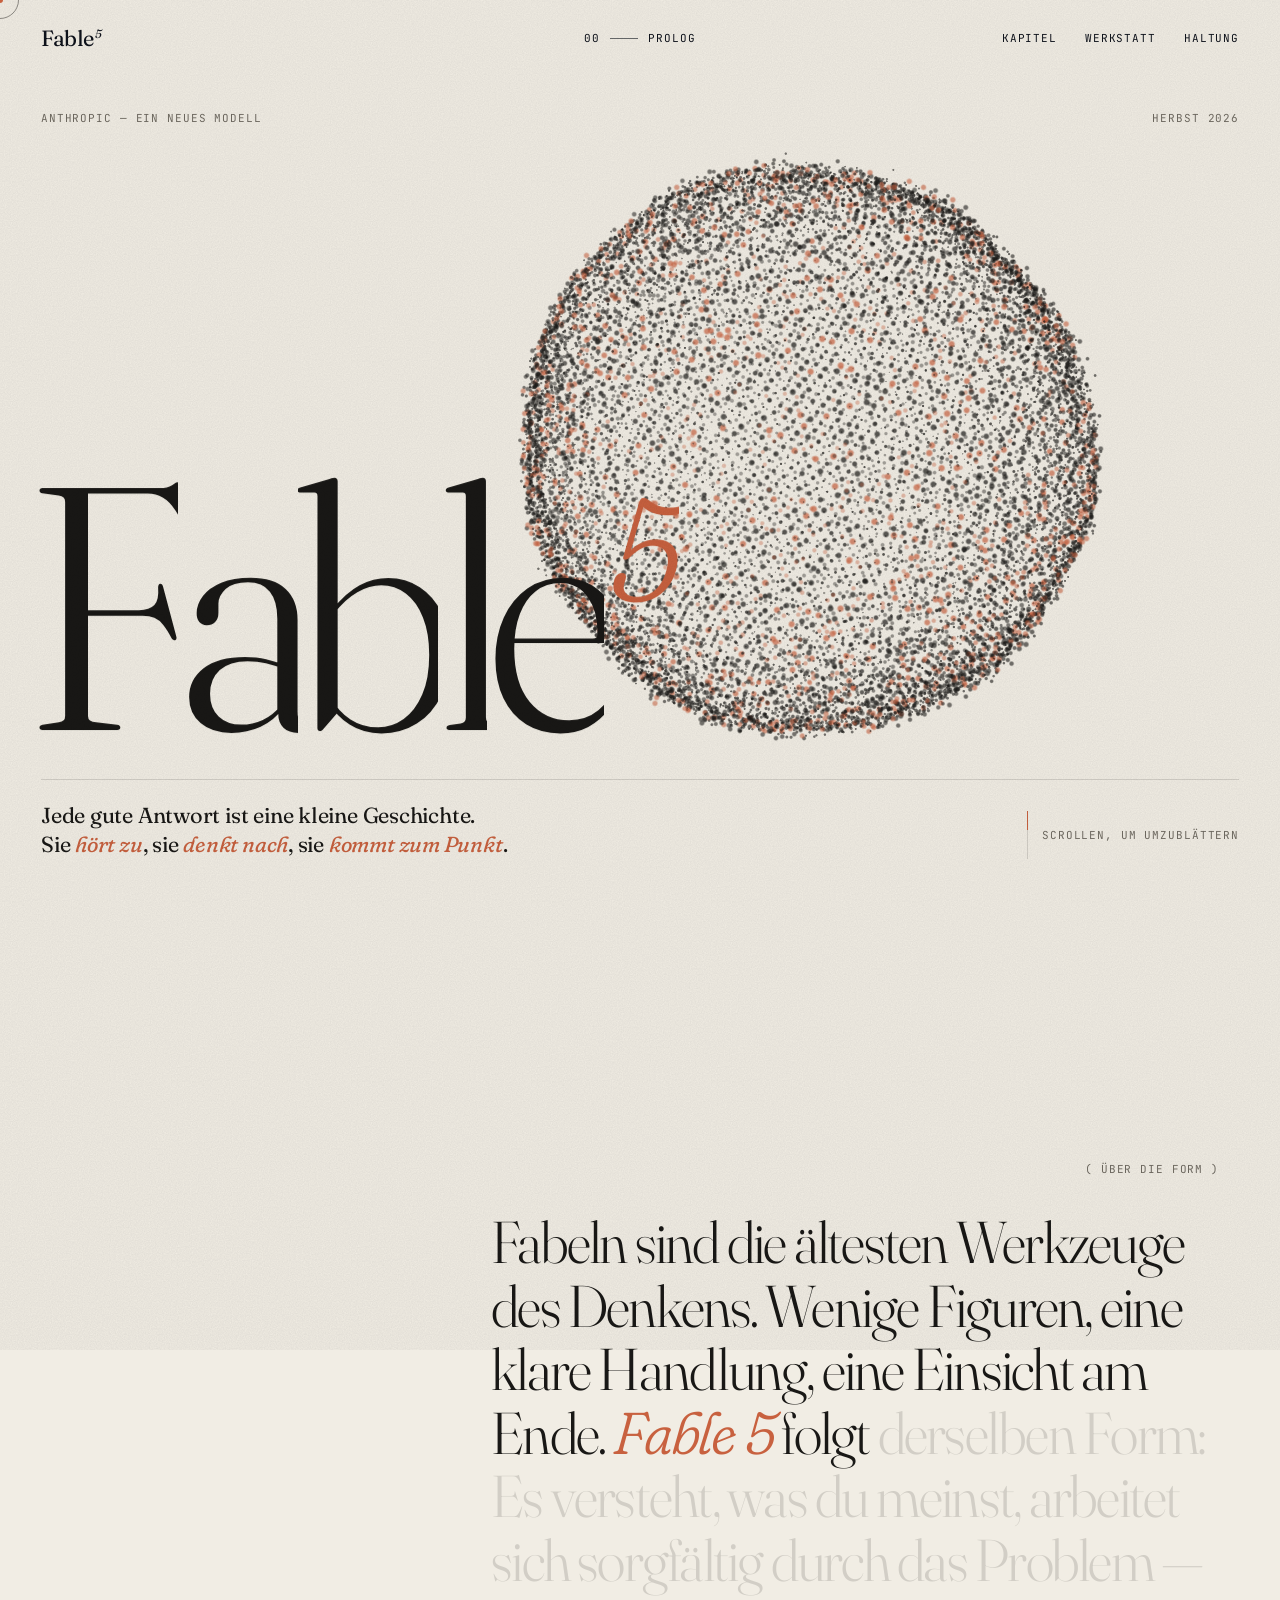
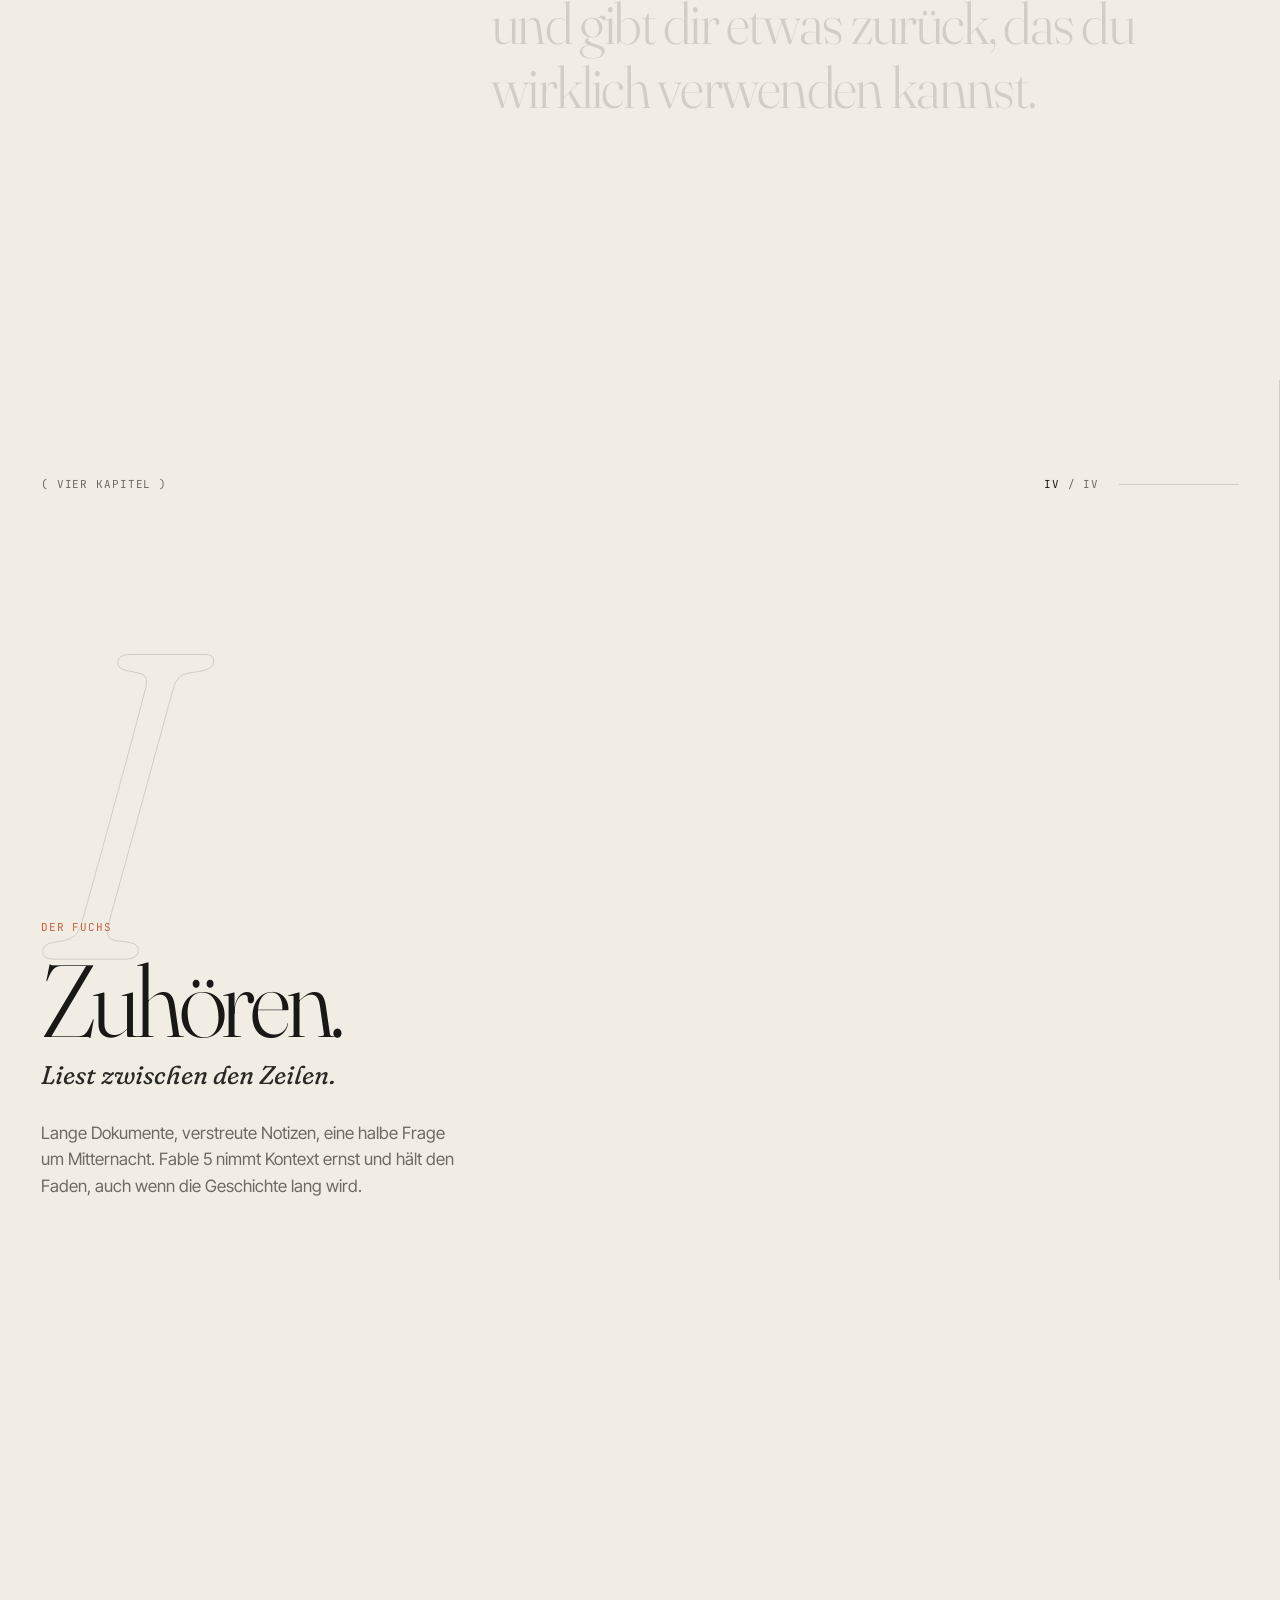
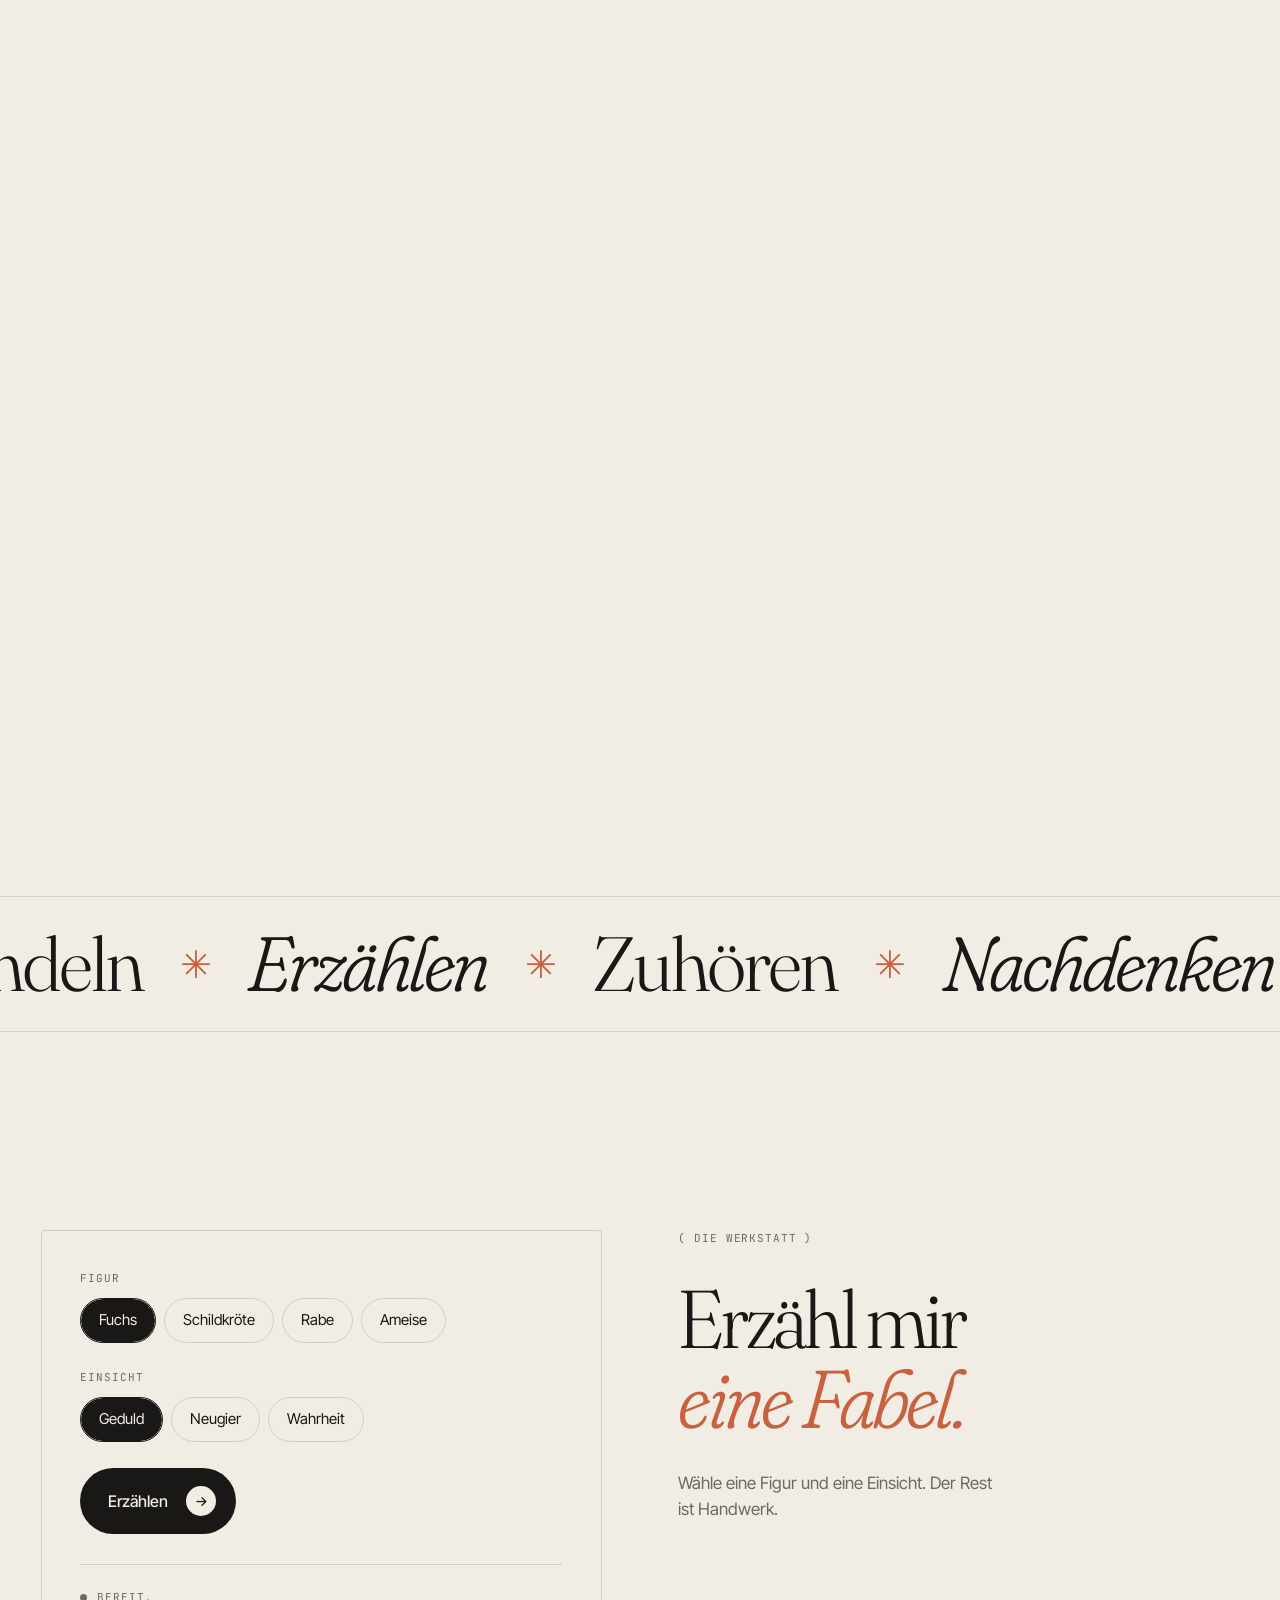
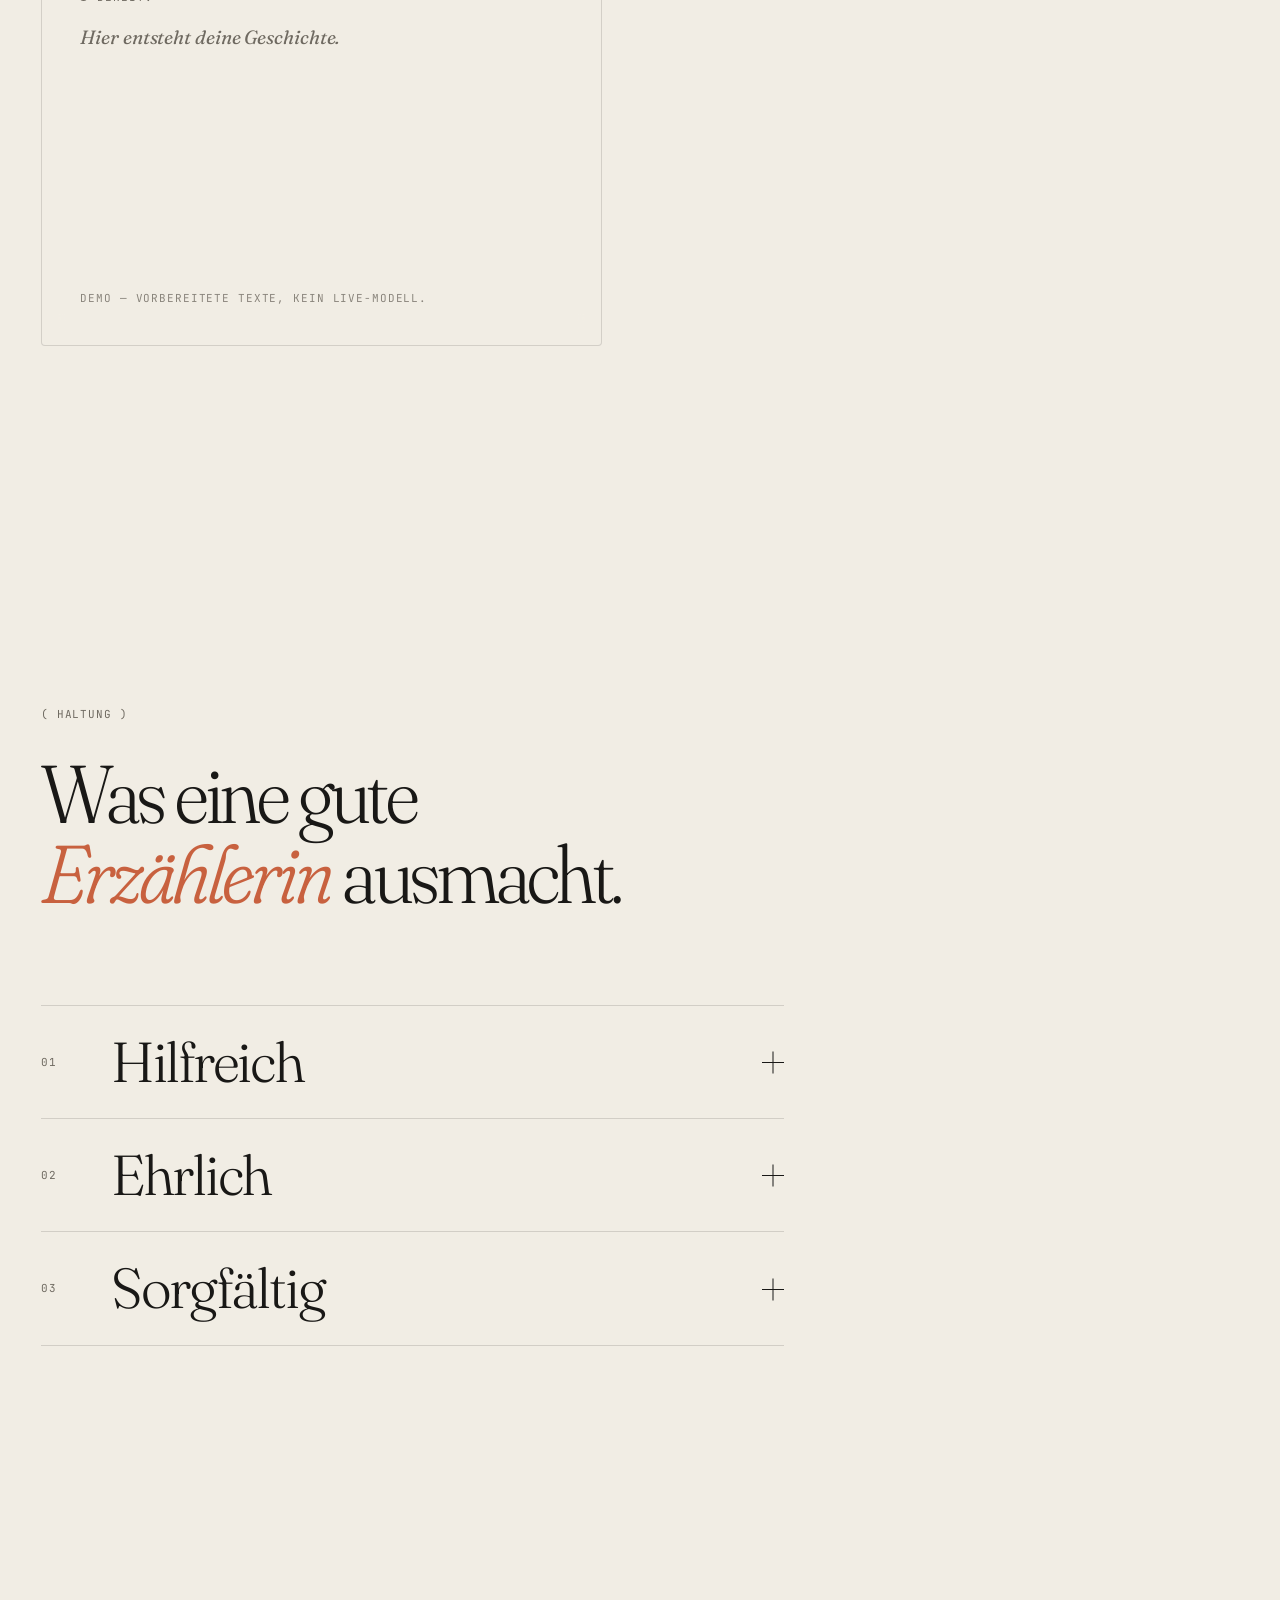
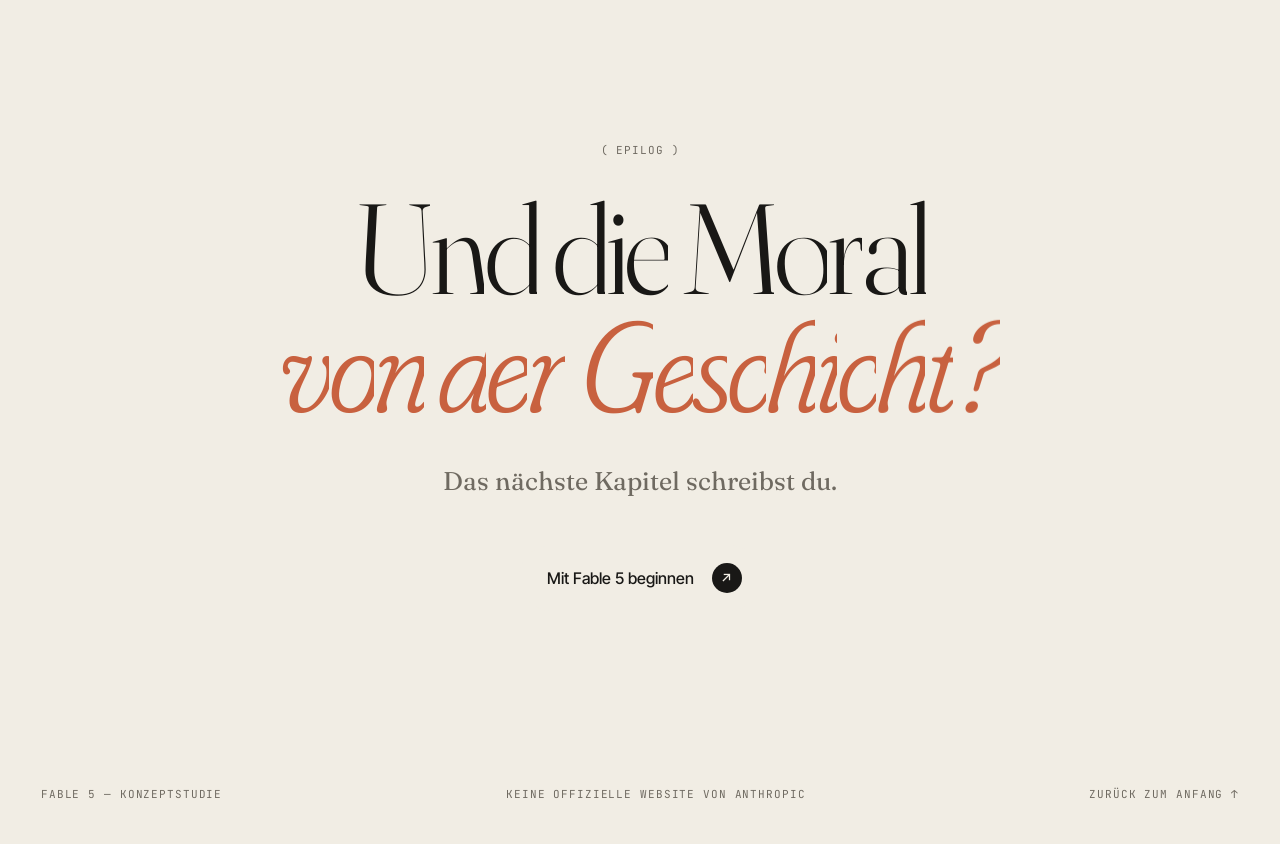
==== fable-5/index.html @ 7dc5f89d "Add Fable 5 interactive concept site One-page site built with Three.js (shader particle field morphi" ====
<!doctype html>
<html lang="de">
<head>
  <meta charset="utf-8" />
  <meta name="viewport" content="width=device-width, initial-scale=1" />
  <title>Fable 5 — Eine Geschichte in vier Kapiteln</title>
  <meta name="description" content="Eine interaktive Konzeptstudie über Fable 5 von Anthropic: zuhören, nachdenken, handeln, erzählen." />
  <meta name="theme-color" content="#F1EDE4" />
  <link rel="preconnect" href="https://fonts.googleapis.com" />
  <link rel="preconnect" href="https://fonts.gstatic.com" crossorigin />
  <link href="https://fonts.googleapis.com/css2?family=Fraunces:ital,opsz,wght,SOFT,WONK@0,9..144,300..700,0..100,0..1;1,9..144,300..700,0..100,0..1&family=Inter+Tight:wght@400;500;600&family=JetBrains+Mono:wght@400;500&display=swap" rel="stylesheet" />
  <link rel="stylesheet" href="css/style.css" />
  <script type="importmap">
    { "imports": { "three": "./vendor/three.module.min.js" } }
  </script>
</head>
<body class="is-loading">
  <!-- Preloader -->
  <div class="loader" aria-hidden="true">
    <div class="loader__inner">
      <p class="loader__line mono">Es war einmal ein Gedanke …</p>
      <div class="loader__count"><span class="js-count">000</span></div>
    </div>
    <div class="loader__bar"><span></span></div>
  </div>

  <canvas class="webgl" aria-hidden="true"></canvas>
  <div class="grain" aria-hidden="true"></div>
  <div class="progress" aria-hidden="true"><span></span></div>

  <!-- Cursor -->
  <div class="cursor" aria-hidden="true">
    <div class="cursor__ring"><span class="cursor__label"></span></div>
    <div class="cursor__dot"></div>
  </div>

  <header class="nav">
    <a href="#prolog" class="nav__logo" data-scroll-to>Fable<sup>5</sup></a>
    <div class="nav__chapter mono" aria-live="polite">
      <span class="nav__chapter-num js-chapter-num">00</span>
      <span class="nav__chapter-sep"></span>
      <span class="nav__chapter-name js-chapter-name">Prolog</span>
    </div>
    <nav class="nav__links" aria-label="Hauptnavigation">
      <a href="#kapitel" data-scroll-to>Kapitel</a>
      <a href="#werkstatt" data-scroll-to>Werkstatt</a>
      <a href="#haltung" data-scroll-to>Haltung</a>
    </nav>
  </header>

  <main>
    <!-- 00 · Prolog -->
    <section class="hero" id="prolog" data-shape="0" data-offset="0.9" data-chapter="00" data-name="Prolog">
      <div class="hero__top mono">
        <span class="hero__meta" data-fade>Anthropic&nbsp;— Ein neues Modell</span>
        <span class="hero__meta" data-fade>Herbst 2026</span>
      </div>

      <h1 class="hero__title" aria-label="Fable 5">
        <span class="hero__word" data-split-chars>Fable</span><span class="hero__five" data-split-chars>5</span>
      </h1>

      <div class="hero__bottom">
        <p class="hero__lede" data-fade>
          Jede gute Antwort ist eine kleine Geschichte.<br />
          Sie <em>hört zu</em>, sie <em>denkt nach</em>, sie <em>kommt zum Punkt</em>.
        </p>
        <a href="#manifest" class="hero__scroll mono" data-scroll-to data-fade data-cursor="Lesen">
          <span class="hero__scroll-line"></span>
          Scrollen, um umzublättern
        </a>
      </div>
    </section>

    <!-- Manifest -->
    <section class="manifest" id="manifest" data-shape="0" data-offset="-1.4" data-chapter="00" data-name="Prolog">
      <p class="eyebrow mono" data-reveal>( Über die Form )</p>
      <p class="manifest__text" data-split-words>
        Fabeln sind die ältesten Werkzeuge des Denkens. Wenige Figuren, eine klare Handlung, eine Einsicht am Ende.
        <em>Fable 5</em> folgt derselben Form: Es versteht, was du meinst, arbeitet sich sorgfältig durch das Problem&nbsp;— und gibt dir etwas zurück, das du wirklich verwenden kannst.
      </p>
    </section>

    <!-- Kapitel (horizontal) -->
    <section class="chapters" id="kapitel">
      <div class="chapters__head">
        <p class="eyebrow mono">( Vier Kapitel )</p>
        <div class="chapters__progress mono"><span class="js-ch-current">I</span> / IV<span class="chapters__bar"><span></span></span></div>
      </div>
      <div class="chapters__track">
        <article class="chapter" data-shape="1" data-offset="1.6" data-chapter="01" data-name="Zuhören">
          <span class="chapter__num">I</span>
          <div class="chapter__body">
            <p class="chapter__animal mono">Der Fuchs</p>
            <h2 class="chapter__title">Zuhören.</h2>
            <p class="chapter__line">Liest zwischen den Zeilen.</p>
            <p class="chapter__text">Lange Dokumente, verstreute Notizen, eine halbe Frage um Mitternacht. Fable&nbsp;5 nimmt Kontext ernst und hält den Faden, auch wenn die Geschichte lang wird.</p>
          </div>
        </article>
        <article class="chapter" data-shape="2" data-offset="1.6" data-chapter="02" data-name="Nachdenken">
          <span class="chapter__num">II</span>
          <div class="chapter__body">
            <p class="chapter__animal mono">Die Eule</p>
            <h2 class="chapter__title">Nachdenken.</h2>
            <p class="chapter__line">Nimmt sich die Zeit, die es braucht.</p>
            <p class="chapter__text">Bevor es antwortet, wägt es ab. Schritt für Schritt, mit Raum für Zweifel&nbsp;— und der Ehrlichkeit, zu sagen, wenn es etwas nicht weiß.</p>
          </div>
        </article>
        <article class="chapter" data-shape="3" data-offset="1.6" data-chapter="03" data-name="Handeln">
          <span class="chapter__num">III</span>
          <div class="chapter__body">
            <p class="chapter__animal mono">Die Biene</p>
            <h2 class="chapter__title">Handeln.</h2>
            <p class="chapter__line">Baut, statt nur zu beschreiben.</p>
            <p class="chapter__text">Code schreiben, Werkzeuge bedienen, Aufgaben über viele Schritte hinweg zu Ende führen. Nicht nur sagen, was zu tun wäre&nbsp;— es tun.</p>
          </div>
        </article>
        <article class="chapter" data-shape="4" data-offset="1.6" data-chapter="04" data-name="Erzählen">
          <span class="chapter__num">IV</span>
          <div class="chapter__body">
            <p class="chapter__animal mono">Der Rabe</p>
            <h2 class="chapter__title">Erzählen.</h2>
            <p class="chapter__line">Findet das richtige Wort.</p>
            <p class="chapter__text">Klarheit ist eine Form von Respekt. Fable&nbsp;5 schreibt so, dass man es gern liest: präzise, warm, ohne Umwege.</p>
          </div>
        </article>
      </div>
    </section>

    <!-- Marquee -->
    <div class="marquee" aria-hidden="true">
      <div class="marquee__inner">
        <span>Zuhören</span><i>✳</i><span>Nachdenken</span><i>✳</i><span>Handeln</span><i>✳</i><span>Erzählen</span><i>✳</i>
        <span>Zuhören</span><i>✳</i><span>Nachdenken</span><i>✳</i><span>Handeln</span><i>✳</i><span>Erzählen</span><i>✳</i>
      </div>
    </div>

    <!-- Werkstatt -->
    <section class="workshop" id="werkstatt" data-shape="4" data-offset="-1.9" data-chapter="05" data-name="Werkstatt">
      <div class="workshop__intro">
        <p class="eyebrow mono" data-reveal>( Die Werkstatt )</p>
        <h2 class="section-title" data-reveal>Erzähl mir<br /><em>eine Fabel.</em></h2>
        <p class="workshop__hint" data-reveal>Wähle eine Figur und eine Einsicht. Der Rest ist Handwerk.</p>
      </div>

      <div class="workshop__panel" data-reveal>
        <fieldset class="picker">
          <legend class="mono">Figur</legend>
          <div class="picker__opts" data-group="animal">
            <button type="button" class="chip is-active" data-value="fuchs">Fuchs</button>
            <button type="button" class="chip" data-value="schildkroete">Schildkröte</button>
            <button type="button" class="chip" data-value="rabe">Rabe</button>
            <button type="button" class="chip" data-value="ameise">Ameise</button>
          </div>
        </fieldset>
        <fieldset class="picker">
          <legend class="mono">Einsicht</legend>
          <div class="picker__opts" data-group="moral">
            <button type="button" class="chip is-active" data-value="geduld">Geduld</button>
            <button type="button" class="chip" data-value="neugier">Neugier</button>
            <button type="button" class="chip" data-value="wahrheit">Wahrheit</button>
          </div>
        </fieldset>

        <button type="button" class="btn btn--ink js-tell" data-magnetic>
          <span class="btn__label">Erzählen</span>
          <span class="btn__icon">→</span>
        </button>

        <div class="story" aria-live="polite">
          <div class="story__status mono"><span class="story__dot"></span><span class="js-status">Bereit.</span></div>
          <p class="story__text js-story"><span class="story__placeholder">Hier entsteht deine Geschichte.</span></p>
          <p class="story__moral js-moral"></p>
        </div>
        <p class="workshop__note mono">Demo&nbsp;— vorbereitete Texte, kein Live-Modell.</p>
      </div>
    </section>

    <!-- Haltung -->
    <section class="principles" id="haltung" data-shape="0" data-offset="1.8" data-chapter="06" data-name="Haltung">
      <div class="principles__head">
        <p class="eyebrow mono" data-reveal>( Haltung )</p>
        <h2 class="section-title" data-reveal>Was eine gute<br /><em>Erzählerin</em> ausmacht.</h2>
      </div>
      <ul class="principles__list">
        <li class="principle" data-reveal>
          <button type="button" class="principle__head" aria-expanded="false">
            <span class="principle__num mono">01</span>
            <span class="principle__title">Hilfreich</span>
            <span class="principle__plus" aria-hidden="true"></span>
          </button>
          <div class="principle__body"><p>Echte Hilfe statt vorsichtiger Floskeln. Fable&nbsp;5 versucht zu verstehen, was du eigentlich brauchst&nbsp;— und liefert genau das, in der Tiefe, die die Aufgabe verlangt.</p></div>
        </li>
        <li class="principle" data-reveal>
          <button type="button" class="principle__head" aria-expanded="false">
            <span class="principle__num mono">02</span>
            <span class="principle__title">Ehrlich</span>
            <span class="principle__plus" aria-hidden="true"></span>
          </button>
          <div class="principle__body"><p>Sagt, was es weiß, und markiert, was es nicht weiß. Eine Fabel funktioniert nur, wenn man ihr trauen kann&nbsp;— dasselbe gilt für jede Antwort.</p></div>
        </li>
        <li class="principle" data-reveal>
          <button type="button" class="principle__head" aria-expanded="false">
            <span class="principle__num mono">03</span>
            <span class="principle__title">Sorgfältig</span>
            <span class="principle__plus" aria-hidden="true"></span>
          </button>
          <div class="principle__body"><p>Entstanden aus Anthropics Arbeit an Sicherheit und Ausrichtung. Große Fähigkeiten verlangen ein gutes Urteil darüber, wann und wie man sie einsetzt.</p></div>
        </li>
      </ul>
    </section>

    <!-- Epilog -->
    <section class="finale" id="epilog" data-shape="5" data-offset="0" data-chapter="07" data-name="Epilog" data-dark>
      <p class="eyebrow mono" data-reveal>( Epilog )</p>
      <h2 class="finale__title">
        <span class="finale__row" data-split-chars>Und die Moral</span>
        <span class="finale__row finale__row--em" data-split-chars>von der Geschicht’?</span>
      </h2>
      <p class="finale__lede" data-reveal>Das nächste Kapitel schreibst du.</p>
      <a href="https://claude.ai" class="btn btn--paper" target="_blank" rel="noopener" data-magnetic data-reveal>
        <span class="btn__label">Mit Fable 5 beginnen</span>
        <span class="btn__icon">↗</span>
      </a>

      <footer class="footer mono">
        <span>Fable 5 — Konzeptstudie</span>
        <span>Keine offizielle Website von Anthropic</span>
        <a href="#prolog" data-scroll-to>Zurück zum Anfang ↑</a>
      </footer>
    </section>
  </main>

  <script src="vendor/gsap.min.js"></script>
  <script src="vendor/ScrollTrigger.min.js"></script>
  <script src="vendor/lenis.min.js"></script>
  <script type="module" src="js/main.js"></script>
</body>
</html>
---- fable-5/css/style.css ----
/* ==========================================================================
   Fable 5 — Konzept: „Ein Buch aus Licht“
   Papier, Tinte, Ton. Jede Sektion ist ein Kapitel, die Partikel sind die Tinte.
   ========================================================================== */

:root {
  --paper: #f1ede4;
  --paper-2: #e8e2d5;
  --ink: #191816;
  --ink-2: #2b2926;
  --clay: #c8613f;
  --muted: #6f6a61;
  --line: rgba(25, 24, 22, 0.14);

  --bg: var(--paper);
  --fg: var(--ink);

  --serif: "Fraunces", "Iowan Old Style", "Times New Roman", serif;
  --sans: "Inter Tight", "Helvetica Neue", Arial, sans-serif;
  --mono: "JetBrains Mono", ui-monospace, Menlo, monospace;

  --gutter: clamp(16px, 3.2vw, 48px);
  --ease: cubic-bezier(0.22, 1, 0.36, 1);
}

*,
*::before,
*::after { box-sizing: border-box; }

html { -webkit-text-size-adjust: 100%; }
html.lenis, html.lenis body { height: auto; }
.lenis.lenis-smooth { scroll-behavior: auto !important; }

body {
  margin: 0;
  background: var(--bg);
  color: var(--fg);
  font-family: var(--sans);
  font-size: 16px;
  line-height: 1.5;
  -webkit-font-smoothing: antialiased;
  overflow-x: hidden;
  transition: background-color 0.9s var(--ease), color 0.9s var(--ease);
}
body.is-loading { overflow: hidden; }
body.is-dark { --bg: var(--ink); --fg: var(--paper); --line: rgba(241, 237, 228, 0.16); --muted: #a39d92; }

::selection { background: var(--clay); color: var(--paper); }

a { color: inherit; text-decoration: none; }
button { font: inherit; color: inherit; background: none; border: 0; padding: 0; cursor: pointer; }
em { font-style: italic; font-variation-settings: "SOFT" 100, "WONK" 1; color: var(--clay); }

.mono {
  font-family: var(--mono);
  font-size: 11px;
  letter-spacing: 0.08em;
  text-transform: uppercase;
}

.eyebrow { color: var(--muted); margin: 0 0 2rem; }

.section-title {
  font-family: var(--serif);
  font-weight: 300;
  font-variation-settings: "opsz" 144, "SOFT" 50;
  font-size: clamp(2.6rem, 6.4vw, 6.4rem);
  line-height: 0.98;
  letter-spacing: -0.035em;
  margin: 0;
}

/* --- Layers -------------------------------------------------------------- */

.webgl {
  position: fixed;
  inset: 0;
  width: 100%;
  height: 100%;
  z-index: 0;
  pointer-events: none;
}

.grain {
  position: fixed;
  inset: -50%;
  z-index: 50;
  pointer-events: none;
  opacity: 0.07;
  background-image: url("data:image/svg+xml;utf8,<svg xmlns='http://www.w3.org/2000/svg' width='180' height='180'><filter id='n'><feTurbulence type='fractalNoise' baseFrequency='0.85' numOctaves='3' stitchTiles='stitch'/><feColorMatrix values='0 0 0 0 0  0 0 0 0 0  0 0 0 0 0  0 0 0 1 0'/></filter><rect width='100%' height='100%' filter='url(%23n)'/></svg>");
  animation: grain 1.2s steps(6) infinite;
}
@keyframes grain {
  0% { transform: translate(0, 0); }
  20% { transform: translate(-3%, 2%); }
  40% { transform: translate(2%, -4%); }
  60% { transform: translate(-4%, -1%); }
  80% { transform: translate(3%, 3%); }
  100% { transform: translate(0, 0); }
}

main { position: relative; z-index: 1; }

.progress {
  position: fixed;
  top: 0; left: 0; right: 0;
  height: 2px;
  z-index: 60;
  pointer-events: none;
}
.progress span {
  display: block;
  height: 100%;
  background: var(--clay);
  transform-origin: 0 50%;
  transform: scaleX(0);
}

/* --- Loader -------------------------------------------------------------- */

.loader {
  position: fixed;
  inset: 0;
  z-index: 100;
  background: var(--ink);
  color: var(--paper);
  display: flex;
  align-items: flex-end;
  padding: var(--gutter);
}
.loader__inner {
  width: 100%;
  display: flex;
  justify-content: space-between;
  align-items: flex-end;
  gap: 2rem;
}
.loader__line { margin: 0 0 1.2rem; opacity: 0.7; }
.loader__count {
  font-family: var(--serif);
  font-weight: 300;
  font-size: clamp(5rem, 18vw, 16rem);
  line-height: 0.8;
  letter-spacing: -0.05em;
  font-variant-numeric: tabular-nums;
  overflow: hidden;
}
.loader__bar {
  position: absolute;
  left: 0; right: 0; top: 0;
  height: 2px;
  background: rgba(241, 237, 228, 0.12);
}
.loader__bar span {
  display: block;
  height: 100%;
  background: var(--clay);
  transform-origin: 0 50%;
  transform: scaleX(0);
}

/* --- Cursor -------------------------------------------------------------- */

.cursor { position: fixed; top: 0; left: 0; z-index: 90; pointer-events: none; display: none; }
@media (hover: hover) and (pointer: fine) {
  .cursor { display: block; }
  body, a, button { cursor: none; }
}
.cursor__dot,
.cursor__ring {
  position: absolute;
  top: 0; left: 0;
  border-radius: 50%;
  transform: translate(-50%, -50%);
}
.cursor__dot { width: 6px; height: 6px; background: var(--clay); }
.cursor__ring {
  width: 38px; height: 38px;
  border: 1px solid var(--fg);
  opacity: 0.45;
  display: grid;
  place-items: center;
  transition: width 0.5s var(--ease), height 0.5s var(--ease), background-color 0.5s var(--ease), opacity 0.5s var(--ease), border-color 0.5s var(--ease);
}
.cursor__label {
  font-family: var(--mono);
  font-size: 10px;
  letter-spacing: 0.08em;
  text-transform: uppercase;
  color: var(--paper);
  opacity: 0;
  transition: opacity 0.3s;
}
.cursor.is-hover .cursor__ring { width: 64px; height: 64px; opacity: 1; border-color: var(--clay); }
.cursor.is-label .cursor__ring { width: 92px; height: 92px; opacity: 1; background: var(--clay); border-color: var(--clay); }
.cursor.is-label .cursor__label { opacity: 1; }
.cursor.is-label .cursor__dot { opacity: 0; }

/* --- Nav ----------------------------------------------------------------- */

.nav {
  position: fixed;
  top: 0; left: 0; right: 0;
  z-index: 40;
  display: grid;
  grid-template-columns: 1fr auto 1fr;
  align-items: center;
  padding: 22px var(--gutter);
  color: #fff;
  mix-blend-mode: difference;
}
.nav__logo {
  font-family: var(--serif);
  font-size: 22px;
  font-weight: 400;
  letter-spacing: -0.02em;
}
.nav__logo sup { font-size: 0.55em; font-style: italic; margin-left: 1px; }
.nav__chapter { display: flex; align-items: center; gap: 10px; }
.nav__chapter-sep { width: 28px; height: 1px; background: currentColor; opacity: 0.6; }
.nav__chapter-num, .nav__chapter-name { display: inline-block; }
.nav__links { justify-self: end; display: flex; gap: 28px; }
.nav__links a {
  font-family: var(--mono);
  font-size: 11px;
  letter-spacing: 0.08em;
  text-transform: uppercase;
  position: relative;
}
.nav__links a::after {
  content: "";
  position: absolute;
  left: 0; right: 0; bottom: -4px;
  height: 1px;
  background: currentColor;
  transform: scaleX(0);
  transform-origin: right;
  transition: transform 0.6s var(--ease);
}
.nav__links a:hover::after { transform: scaleX(1); transform-origin: left; }

@media (max-width: 720px) {
  .nav { grid-template-columns: 1fr auto; }
  .nav__links { display: none; }
}

/* --- Split helpers ------------------------------------------------------- */

.char-mask { display: inline-block; overflow: hidden; vertical-align: top; padding-bottom: 0.06em; margin-bottom: -0.06em; }
.char { display: inline-block; will-change: transform; }
.word { display: inline-block; }

/* --- Hero ---------------------------------------------------------------- */

.hero {
  position: relative;
  min-height: 100svh;
  padding: 110px var(--gutter) var(--gutter);
  display: flex;
  flex-direction: column;
  justify-content: space-between;
}
.hero__top { display: flex; justify-content: space-between; color: var(--muted); }
.hero__title {
  margin: auto 0 0;
  font-family: var(--serif);
  font-weight: 300;
  font-variation-settings: "opsz" 144, "SOFT" 30;
  font-size: clamp(6rem, 27vw, 30rem);
  line-height: 0.8;
  letter-spacing: -0.065em;
  display: flex;
  align-items: flex-start;
  margin-left: -0.04em;
}
.hero__five {
  font-style: italic;
  font-variation-settings: "opsz" 144, "SOFT" 100, "WONK" 1;
  color: var(--clay);
  font-size: 0.42em;
  line-height: 1;
  margin-left: 0.04em;
  margin-top: 0.06em;
  letter-spacing: 0;
}
.hero__bottom {
  margin-top: 4vh;
  display: flex;
  justify-content: space-between;
  align-items: flex-end;
  gap: 2rem;
  border-top: 1px solid var(--line);
  padding-top: 22px;
}
.hero__lede {
  margin: 0;
  max-width: 34ch;
  font-family: var(--serif);
  font-size: clamp(1.15rem, 1.7vw, 1.6rem);
  line-height: 1.3;
  letter-spacing: -0.01em;
}
.hero__scroll { display: flex; align-items: center; gap: 14px; color: var(--muted); white-space: nowrap; }
.hero__scroll-line {
  position: relative;
  width: 1px; height: 48px;
  background: var(--line);
  overflow: hidden;
}
.hero__scroll-line::after {
  content: "";
  position: absolute;
  left: 0; top: 0;
  width: 100%; height: 40%;
  background: var(--clay);
  animation: drip 2.2s var(--ease) infinite;
}
@keyframes drip { from { transform: translateY(-100%); } to { transform: translateY(260%); } }

@media (max-width: 720px) {
  .hero__bottom { flex-direction: column; align-items: flex-start; }
  .hero__top span:last-child { display: none; }
}

/* --- Manifest ------------------------------------------------------------ */

.manifest {
  min-height: 120vh;
  padding: 24vh var(--gutter);
  display: flex;
  flex-direction: column;
  justify-content: center;
}
.manifest__text {
  margin: 0;
  max-width: 22ch;
  margin-left: auto;
  font-family: var(--serif);
  font-weight: 300;
  font-variation-settings: "opsz" 96;
  font-size: clamp(2rem, 4.6vw, 4.8rem);
  line-height: 1.08;
  letter-spacing: -0.03em;
}
.manifest__text .word { opacity: 0.14; }
.manifest .eyebrow { margin-left: auto; max-width: 22ch; width: 100%; }
@media (max-width: 720px) { .manifest__text, .manifest .eyebrow { margin-left: 0; } }

/* --- Chapters ------------------------------------------------------------ */

.chapters {
  position: relative;
  height: 100svh;
  overflow: hidden;
}
.chapters__head {
  position: absolute;
  top: 96px; left: var(--gutter); right: var(--gutter);
  display: flex;
  justify-content: space-between;
  align-items: center;
  z-index: 2;
}
.chapters__head .eyebrow { margin: 0; }
.chapters__progress { display: flex; align-items: center; gap: 8px; color: var(--muted); }
.chapters__progress .js-ch-current { color: var(--fg); min-width: 2.2em; text-align: right; }
.chapters__bar { position: relative; width: 120px; height: 1px; background: var(--line); margin-left: 12px; }
.chapters__bar span {
  position: absolute; inset: 0;
  background: var(--clay);
  transform-origin: 0 50%;
  transform: scaleX(0);
}
.chapters__track {
  display: flex;
  height: 100%;
  width: max-content;
  will-change: transform;
}
.chapter {
  position: relative;
  width: 100vw;
  height: 100%;
  padding: 160px var(--gutter) 9vh;
  display: grid;
  grid-template-columns: 1fr 1fr;
  align-items: end;
  border-right: 1px solid var(--line);
}
.chapter__num {
  position: absolute;
  left: var(--gutter);
  top: 50%;
  transform: translateY(-58%);
  font-family: var(--serif);
  font-weight: 300;
  font-style: italic;
  font-variation-settings: "opsz" 144, "SOFT" 100, "WONK" 1;
  font-size: clamp(10rem, 34vw, 36rem);
  line-height: 0.8;
  letter-spacing: -0.06em;
  color: transparent;
  -webkit-text-stroke: 1px var(--line);
  pointer-events: none;
  user-select: none;
}
.chapter__body { grid-column: 1; max-width: 520px; position: relative; }
.chapter__animal { color: var(--clay); margin: 0 0 1.2rem; }
.chapter__title {
  font-family: var(--serif);
  font-weight: 300;
  font-variation-settings: "opsz" 144;
  font-size: clamp(3.4rem, 8vw, 8.5rem);
  line-height: 0.9;
  letter-spacing: -0.05em;
  margin: 0;
}
.chapter__line {
  font-family: var(--serif);
  font-style: italic;
  font-variation-settings: "SOFT" 100, "WONK" 1;
  font-size: clamp(1.3rem, 2vw, 1.9rem);
  margin: 0.6rem 0 1.6rem;
  color: var(--ink-2);
}
.chapter__text { margin: 0; max-width: 42ch; color: var(--muted); font-size: 17px; line-height: 1.55; }

@media (max-width: 720px) {
  .chapter { grid-template-columns: 1fr; padding-bottom: 12vh; }
  .chapters__bar { width: 60px; }
}

/* --- Marquee ------------------------------------------------------------- */

.marquee {
  position: relative;
  border-top: 1px solid var(--line);
  border-bottom: 1px solid var(--line);
  overflow: hidden;
  padding: 3.2vh 0;
  background: color-mix(in srgb, var(--bg) 70%, transparent);
  backdrop-filter: blur(6px);
}
.marquee__inner {
  display: flex;
  width: max-content;
  align-items: center;
  font-family: var(--serif);
  font-weight: 300;
  font-size: clamp(2.4rem, 6vw, 6rem);
  letter-spacing: -0.04em;
  line-height: 1;
  white-space: nowrap;
}
.marquee__inner > * { margin-right: 3vw; }
.marquee__inner i { font-style: normal; color: var(--clay); font-size: 0.5em; }
.marquee__inner span:nth-of-type(even) { font-style: italic; font-variation-settings: "SOFT" 100, "WONK" 1; }

/* --- Workshop ------------------------------------------------------------ */

.workshop {
  padding: 22vh var(--gutter);
  display: grid;
  grid-template-columns: 1fr 1fr;
  gap: 6vw;
  align-items: start;
}
.workshop__intro { grid-column: 2; grid-row: 1; position: sticky; top: 22vh; }
.workshop__hint { color: var(--muted); max-width: 32ch; margin: 2rem 0 0; font-size: 17px; }
.workshop__panel {
  grid-column: 1;
  grid-row: 1;
  background: color-mix(in srgb, var(--paper) 78%, transparent);
  backdrop-filter: blur(14px);
  -webkit-backdrop-filter: blur(14px);
  border: 1px solid var(--line);
  border-radius: 4px;
  padding: clamp(22px, 3vw, 40px);
}
.picker { border: 0; padding: 0; margin: 0 0 26px; }
.picker legend { color: var(--muted); margin-bottom: 12px; padding: 0; }
.picker__opts { display: flex; flex-wrap: wrap; gap: 8px; }
.chip {
  position: relative;
  padding: 10px 18px;
  border: 1px solid var(--line);
  border-radius: 999px;
  font-size: 15px;
  overflow: hidden;
  isolation: isolate;
  transition: color 0.45s var(--ease), border-color 0.45s var(--ease);
}
.chip::before {
  content: "";
  position: absolute; inset: 0;
  background: var(--ink);
  border-radius: inherit;
  transform: translateY(101%);
  transition: transform 0.5s var(--ease);
  z-index: -1;
}
.chip:hover { border-color: var(--ink); }
.chip.is-active { color: var(--paper); border-color: var(--ink); }
.chip.is-active::before { transform: translateY(0); }
.chip:focus-visible, .btn:focus-visible, .principle__head:focus-visible { outline: 2px solid var(--clay); outline-offset: 3px; }

.btn {
  display: inline-flex;
  align-items: center;
  gap: 18px;
  padding: 18px 20px 18px 28px;
  border-radius: 999px;
  font-size: 16px;
  font-weight: 500;
  position: relative;
  overflow: hidden;
  isolation: isolate;
}
.btn::before {
  content: "";
  position: absolute;
  left: 50%; top: 100%;
  width: 140%; aspect-ratio: 1;
  border-radius: 50%;
  background: var(--clay);
  transform: translate(-50%, 0) scale(0.2);
  transition: transform 0.7s var(--ease);
  z-index: -1;
}
.btn:hover::before { transform: translate(-50%, -55%) scale(1); }
.btn__icon {
  display: grid; place-items: center;
  width: 30px; height: 30px;
  border-radius: 50%;
  font-size: 14px;
  transition: transform 0.6s var(--ease);
}
.btn:hover .btn__icon { transform: rotate(-45deg); }
.btn--ink { background: var(--ink); color: var(--paper); }
.btn--ink .btn__icon { background: var(--paper); color: var(--ink); }
.btn--paper { background: var(--paper); color: var(--ink); }
.btn--paper .btn__icon { background: var(--ink); color: var(--paper); }
.btn--paper:hover { color: var(--paper); }
.btn[disabled] { opacity: 0.5; pointer-events: none; }

.story {
  margin-top: 30px;
  padding-top: 24px;
  border-top: 1px solid var(--line);
  min-height: 300px;
}
.story__status { display: flex; align-items: center; gap: 10px; color: var(--muted); margin-bottom: 18px; }
.story__dot { width: 7px; height: 7px; border-radius: 50%; background: var(--muted); }
.story.is-thinking .story__dot { background: var(--clay); animation: pulse 0.9s ease-in-out infinite; }
.story.is-writing .story__dot { background: var(--clay); }
@keyframes pulse { 50% { transform: scale(1.8); opacity: 0.4; } }
.story__text {
  margin: 0;
  font-family: var(--serif);
  font-size: clamp(1.1rem, 1.5vw, 1.35rem);
  line-height: 1.5;
  letter-spacing: -0.005em;
}
.story__placeholder { color: var(--muted); font-style: italic; }
.story__caret {
  display: inline-block;
  width: 2px; height: 1.05em;
  background: var(--clay);
  vertical-align: -0.15em;
  margin-left: 2px;
  animation: blink 0.9s steps(1) infinite;
}
@keyframes blink { 50% { opacity: 0; } }
.story__moral {
  margin: 22px 0 0;
  font-family: var(--serif);
  font-style: italic;
  font-variation-settings: "SOFT" 100, "WONK" 1;
  font-size: clamp(1.3rem, 2vw, 1.75rem);
  color: var(--clay);
  line-height: 1.25;
  min-height: 1.3em;
}
.workshop__note { color: var(--muted); margin: 26px 0 0; opacity: 0.8; }

@media (max-width: 900px) {
  .workshop { grid-template-columns: 1fr; gap: 48px; }
  .workshop__intro, .workshop__panel { grid-column: 1; grid-row: auto; position: static; }
}

/* --- Principles ---------------------------------------------------------- */

.principles { padding: 18vh var(--gutter) 22vh; }
.principles__head { max-width: 60%; margin-bottom: 10vh; }
.principles__list { list-style: none; margin: 0; padding: 0; border-top: 1px solid var(--line); max-width: 62%; }
.principle { border-bottom: 1px solid var(--line); }
.principle__head {
  width: 100%;
  display: grid;
  grid-template-columns: 70px 1fr auto;
  align-items: center;
  text-align: left;
  padding: 28px 0;
}
.principle__num { color: var(--muted); }
.principle__title {
  font-family: var(--serif);
  font-weight: 300;
  font-size: clamp(2rem, 4.4vw, 4.2rem);
  letter-spacing: -0.04em;
  line-height: 1;
  transition: transform 0.7s var(--ease), color 0.4s;
}
.principle__head:hover .principle__title,
.principle.is-open .principle__title { transform: translateX(18px); font-style: italic; color: var(--clay); font-variation-settings: "SOFT" 100, "WONK" 1; }
.principle__plus { position: relative; width: 22px; height: 22px; }
.principle__plus::before,
.principle__plus::after {
  content: "";
  position: absolute;
  left: 0; top: 50%;
  width: 100%; height: 1px;
  background: currentColor;
  transition: transform 0.6s var(--ease);
}
.principle__plus::after { transform: rotate(90deg); }
.principle.is-open .principle__plus::after { transform: rotate(0deg); }
.principle__body { height: 0; overflow: hidden; }
.principle__body p { margin: 0; padding: 0 0 32px 70px; max-width: 58ch; color: var(--muted); font-size: 17px; }

@media (max-width: 900px) {
  .principles__head, .principles__list { max-width: 100%; }
  .principle__head { grid-template-columns: 44px 1fr auto; }
  .principle__body p { padding-left: 44px; }
}

/* --- Finale -------------------------------------------------------------- */

.finale {
  min-height: 100svh;
  padding: 22vh var(--gutter) var(--gutter);
  display: flex;
  flex-direction: column;
  align-items: center;
  text-align: center;
  position: relative;
}
.finale__title {
  margin: 0;
  font-family: var(--serif);
  font-weight: 300;
  font-variation-settings: "opsz" 144;
  font-size: clamp(3rem, 10vw, 11rem);
  line-height: 0.92;
  letter-spacing: -0.055em;
}
.finale__row { display: block; }
.finale__row--em { font-style: italic; font-variation-settings: "opsz" 144, "SOFT" 100, "WONK" 1; color: var(--clay); }
.finale__lede {
  font-family: var(--serif);
  font-size: clamp(1.2rem, 2vw, 1.7rem);
  margin: 4vh 0 5vh;
  color: var(--muted);
}
.footer {
  margin-top: auto;
  padding-top: 18vh;
  width: 100%;
  display: flex;
  justify-content: space-between;
  gap: 1rem;
  flex-wrap: wrap;
  color: var(--muted);
}
.footer a:hover { color: var(--clay); }

/* --- Reduced motion ------------------------------------------------------ */

@media (prefers-reduced-motion: reduce) {
  .grain, .hero__scroll-line::after { animation: none; }
  .manifest__text .word { opacity: 1; }
}
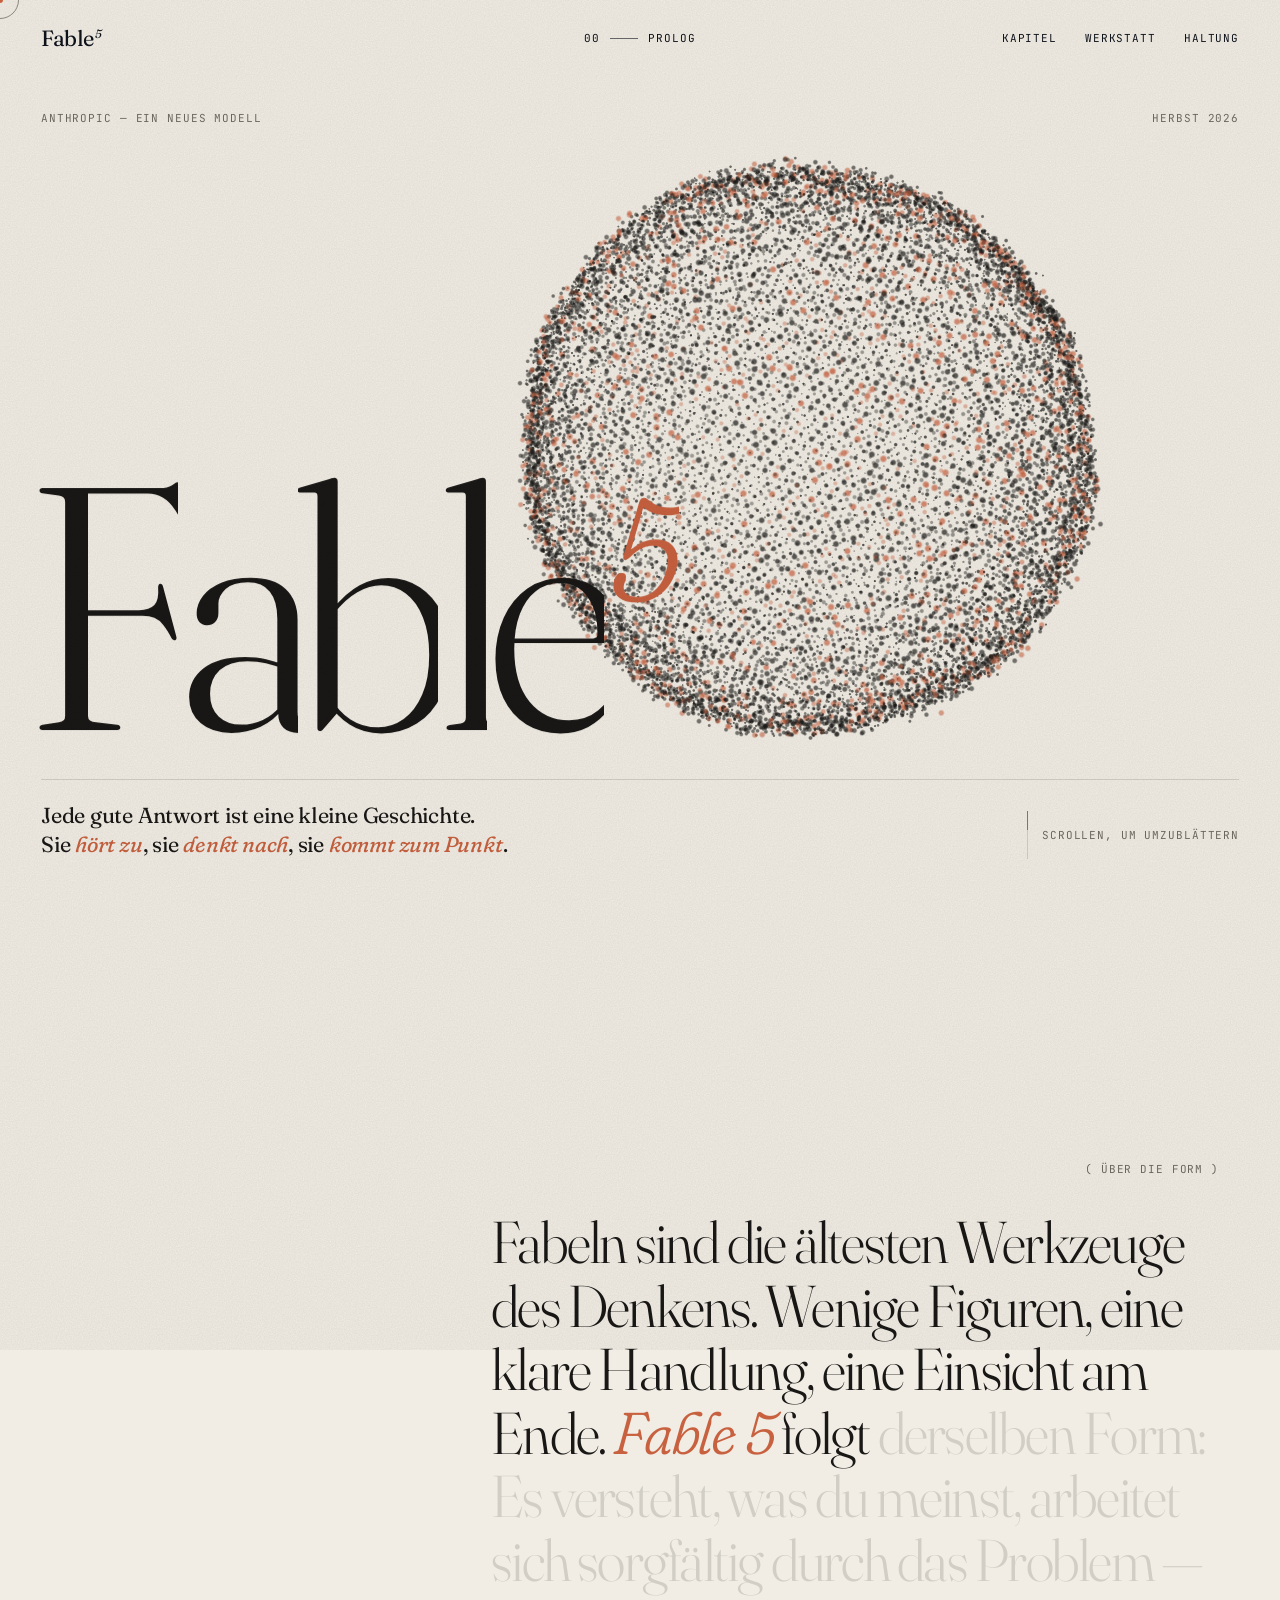
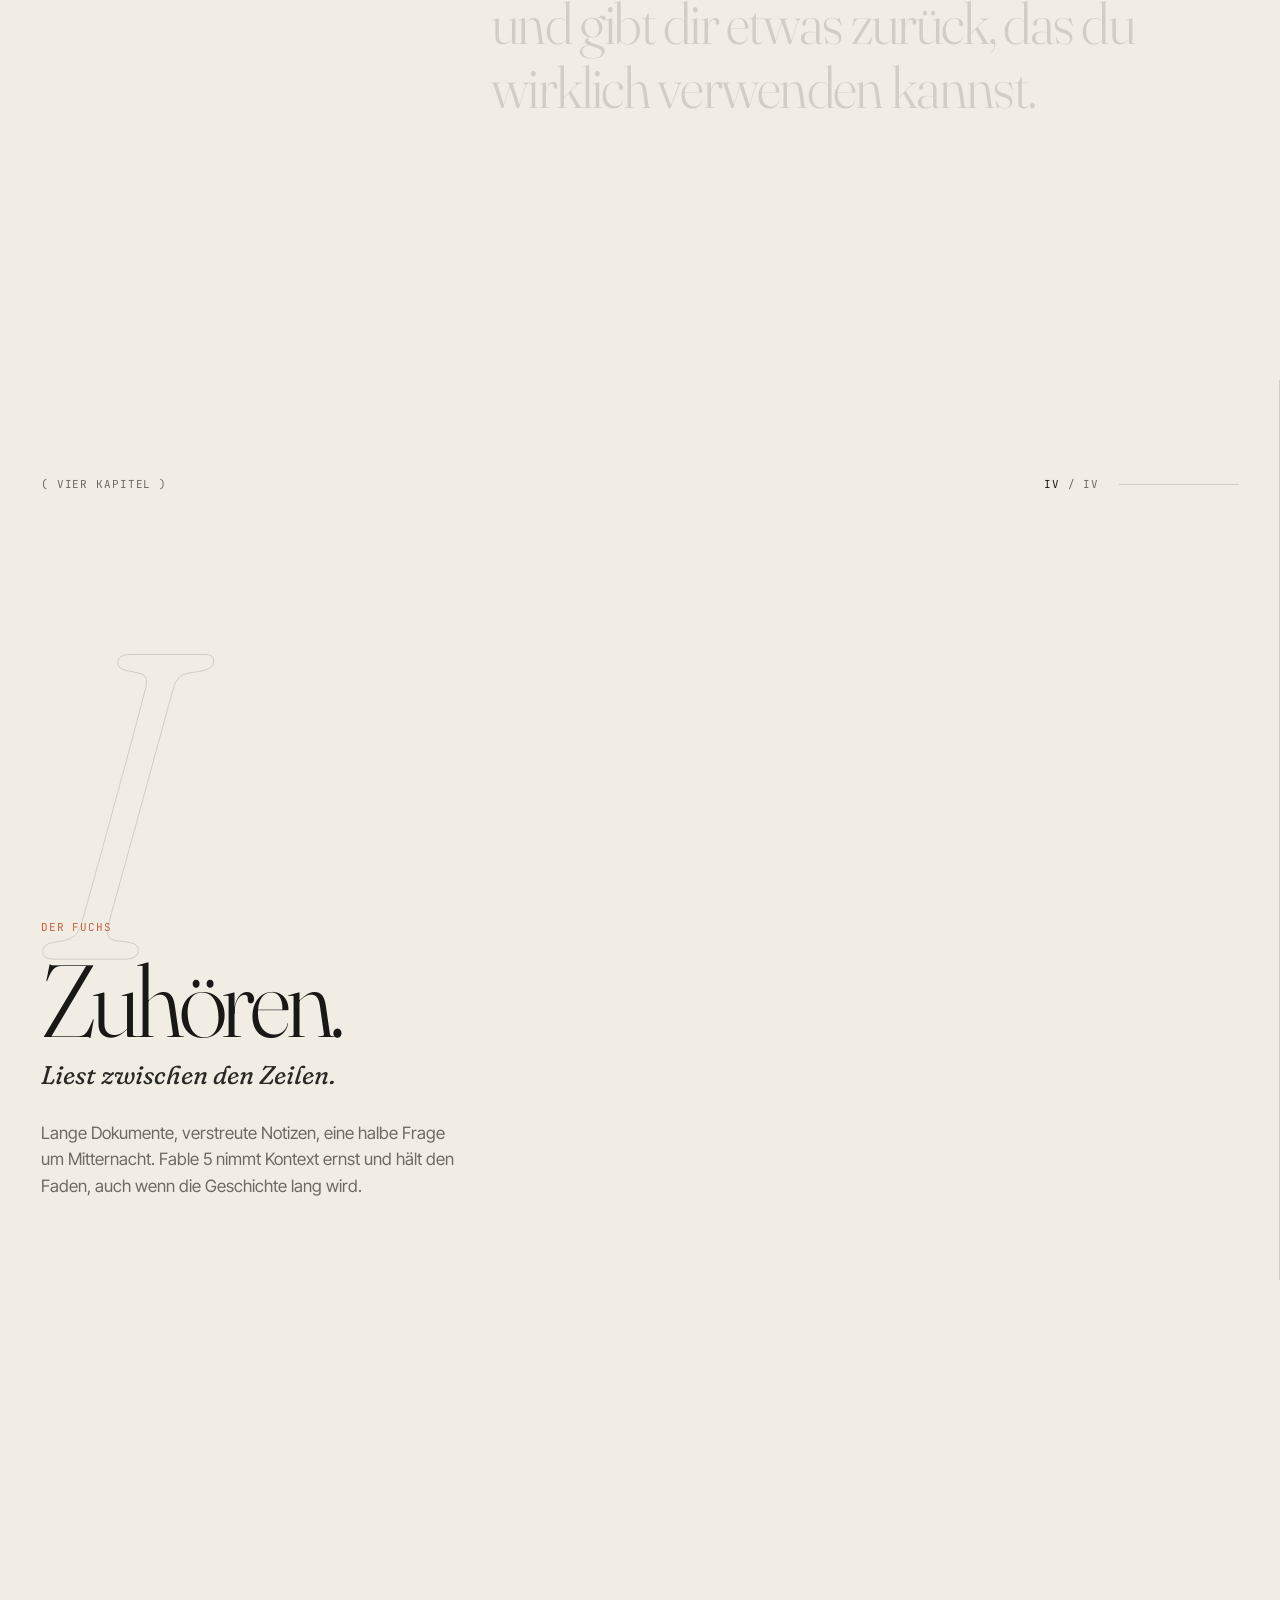
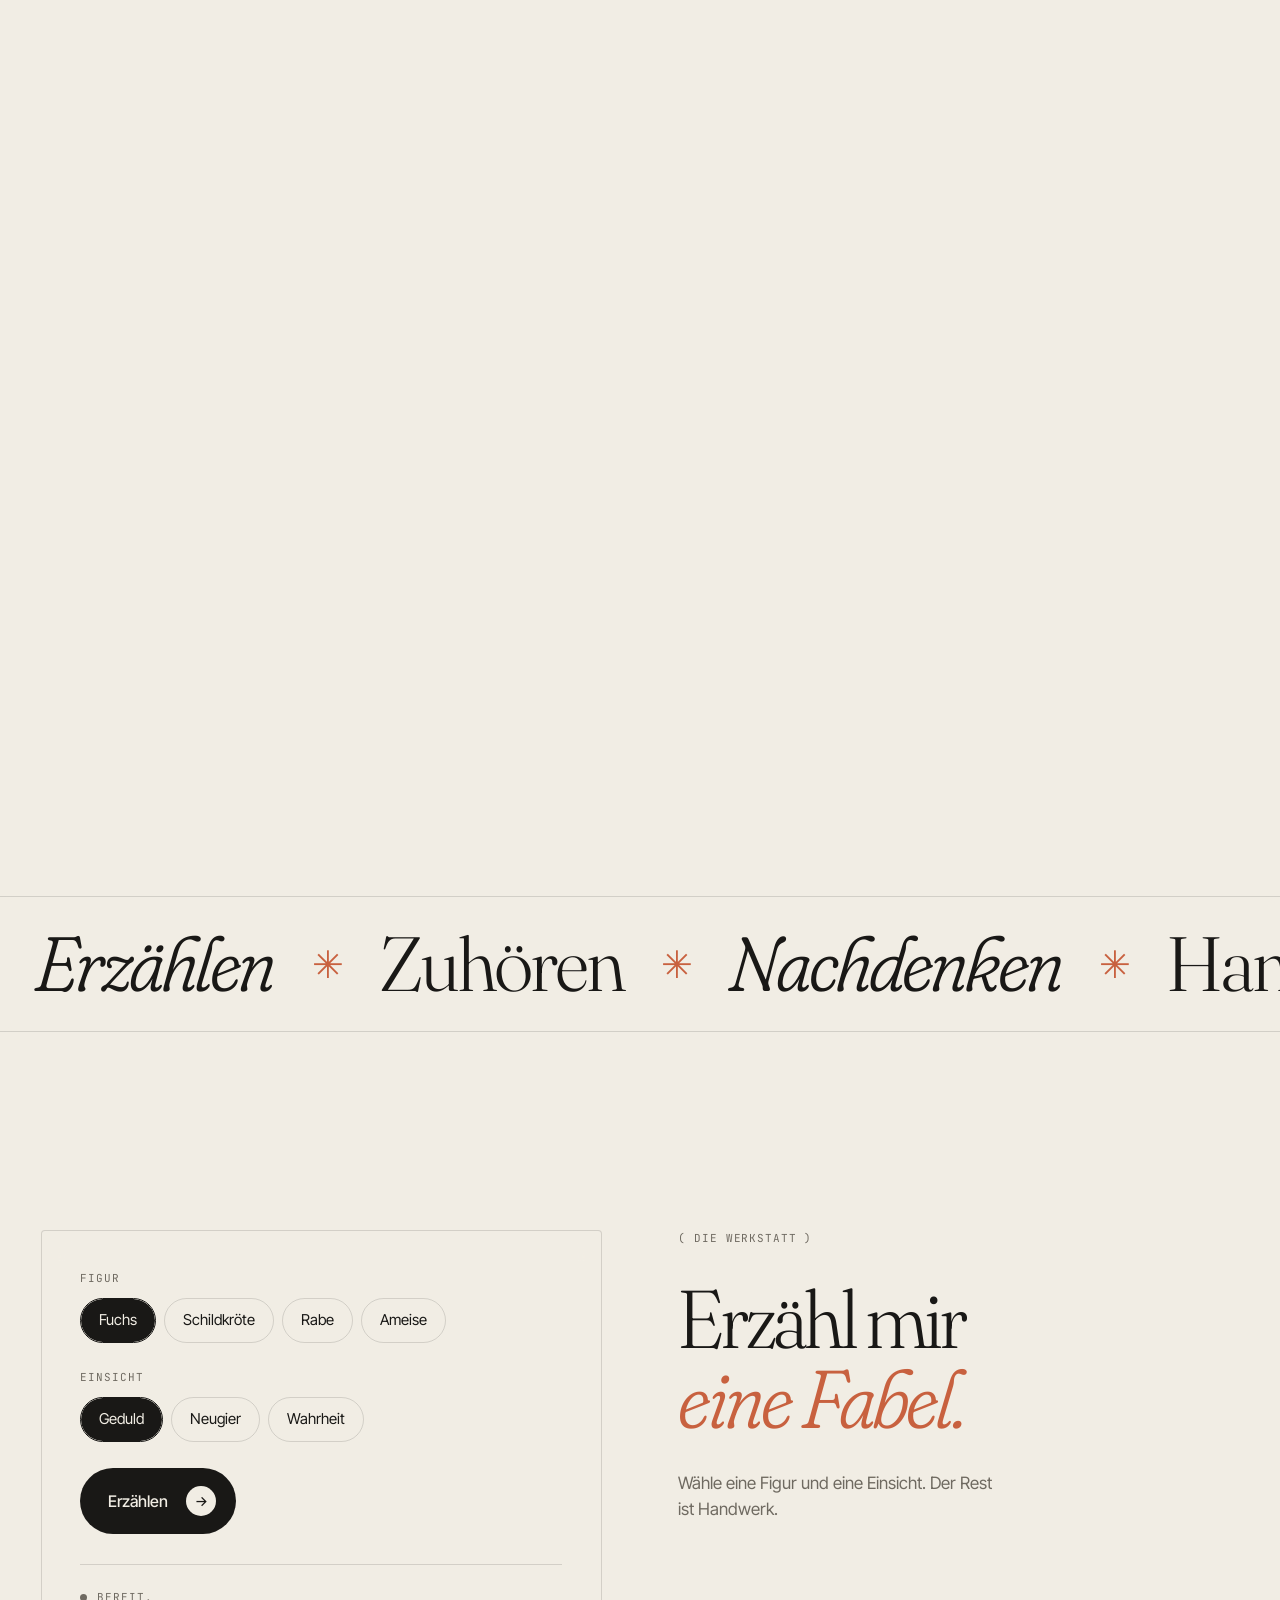
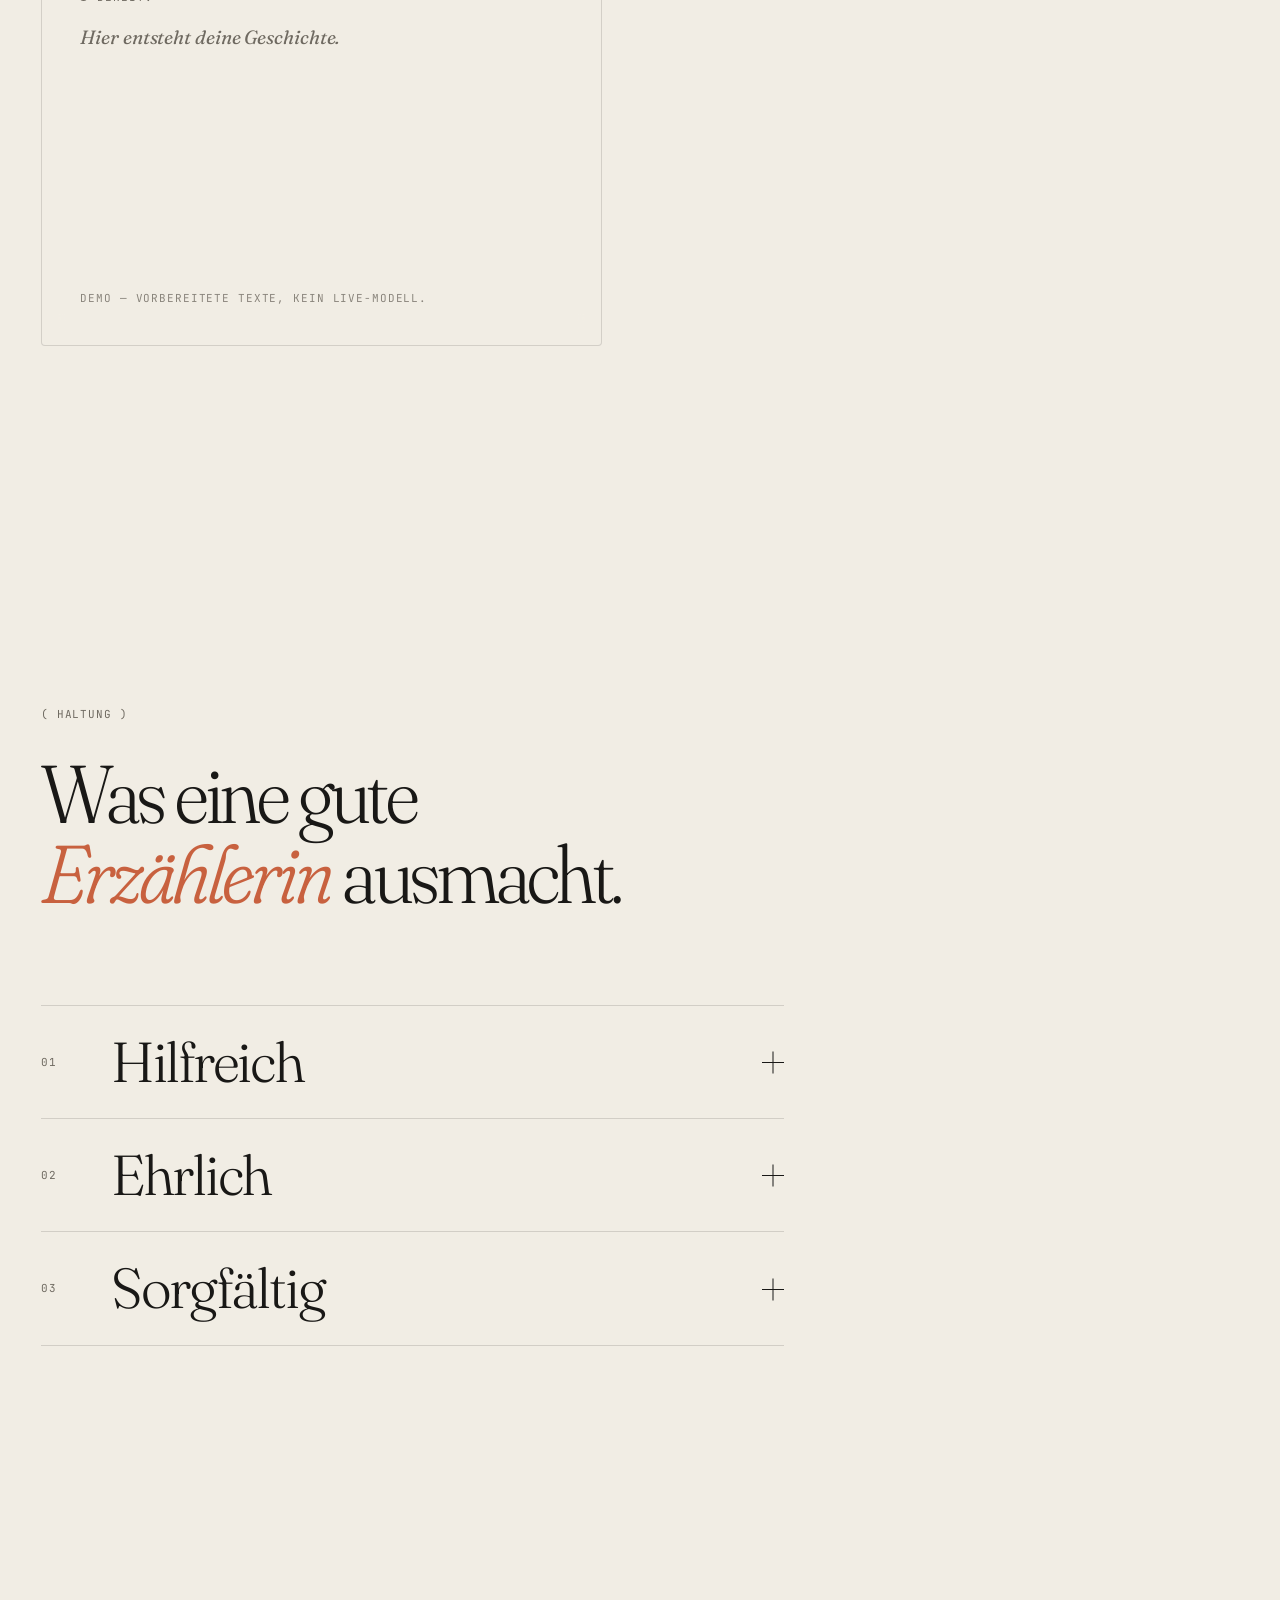
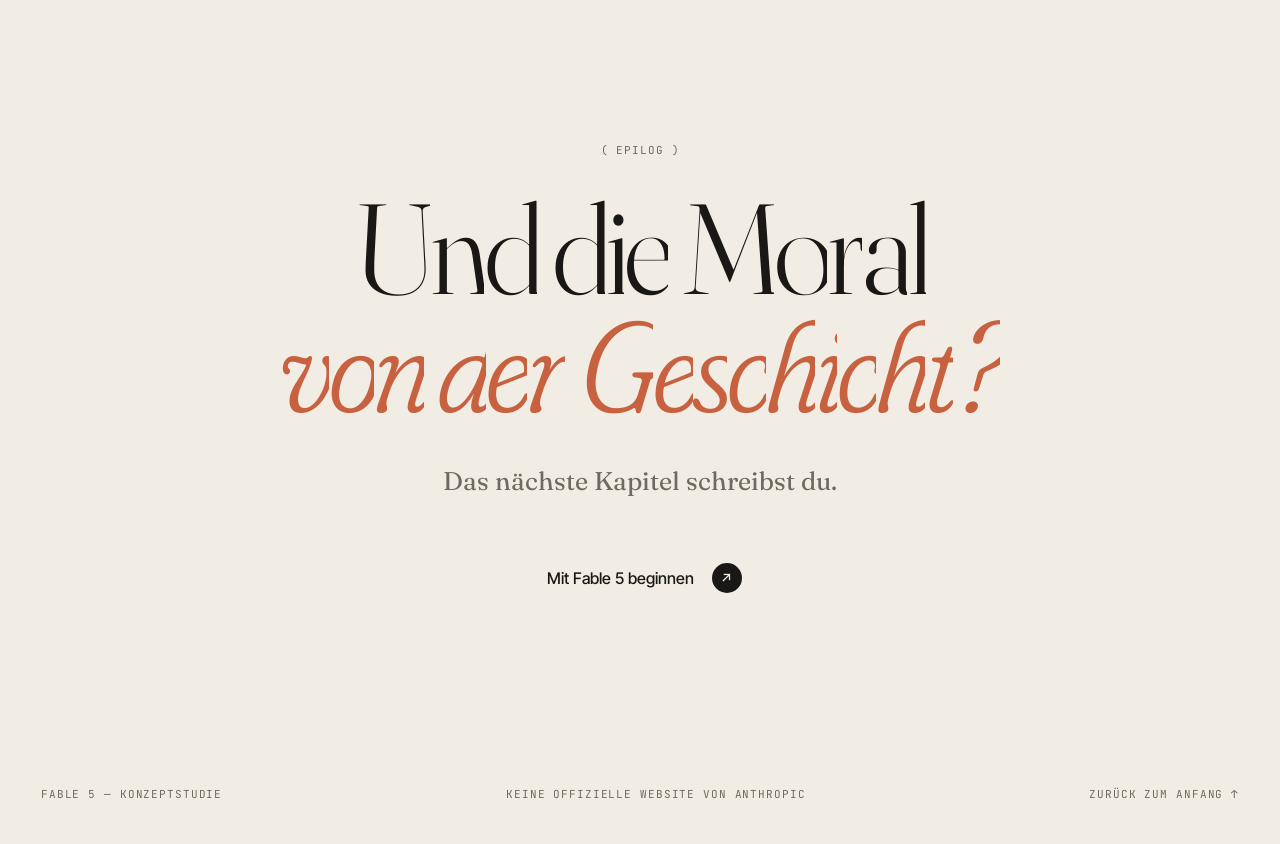
==== commit 4d35fbae: "Shorten page title Co-Authored-By: Claude Opus 5.5 <noreply@anthropic.com> Claude-Session: https://c" ====
--- a/fable-5/index.html
+++ b/fable-5/index.html
@@ -3,7 +3,7 @@
 <head>
   <meta charset="utf-8" />
   <meta name="viewport" content="width=device-width, initial-scale=1" />
-  <title>Fable 5 — Eine Geschichte in vier Kapiteln</title>
+  <title>Fable 5</title>
   <meta name="description" content="Eine interaktive Konzeptstudie über Fable 5 von Anthropic: zuhören, nachdenken, handeln, erzählen." />
   <meta name="theme-color" content="#F1EDE4" />
   <link rel="preconnect" href="https://fonts.googleapis.com" />
